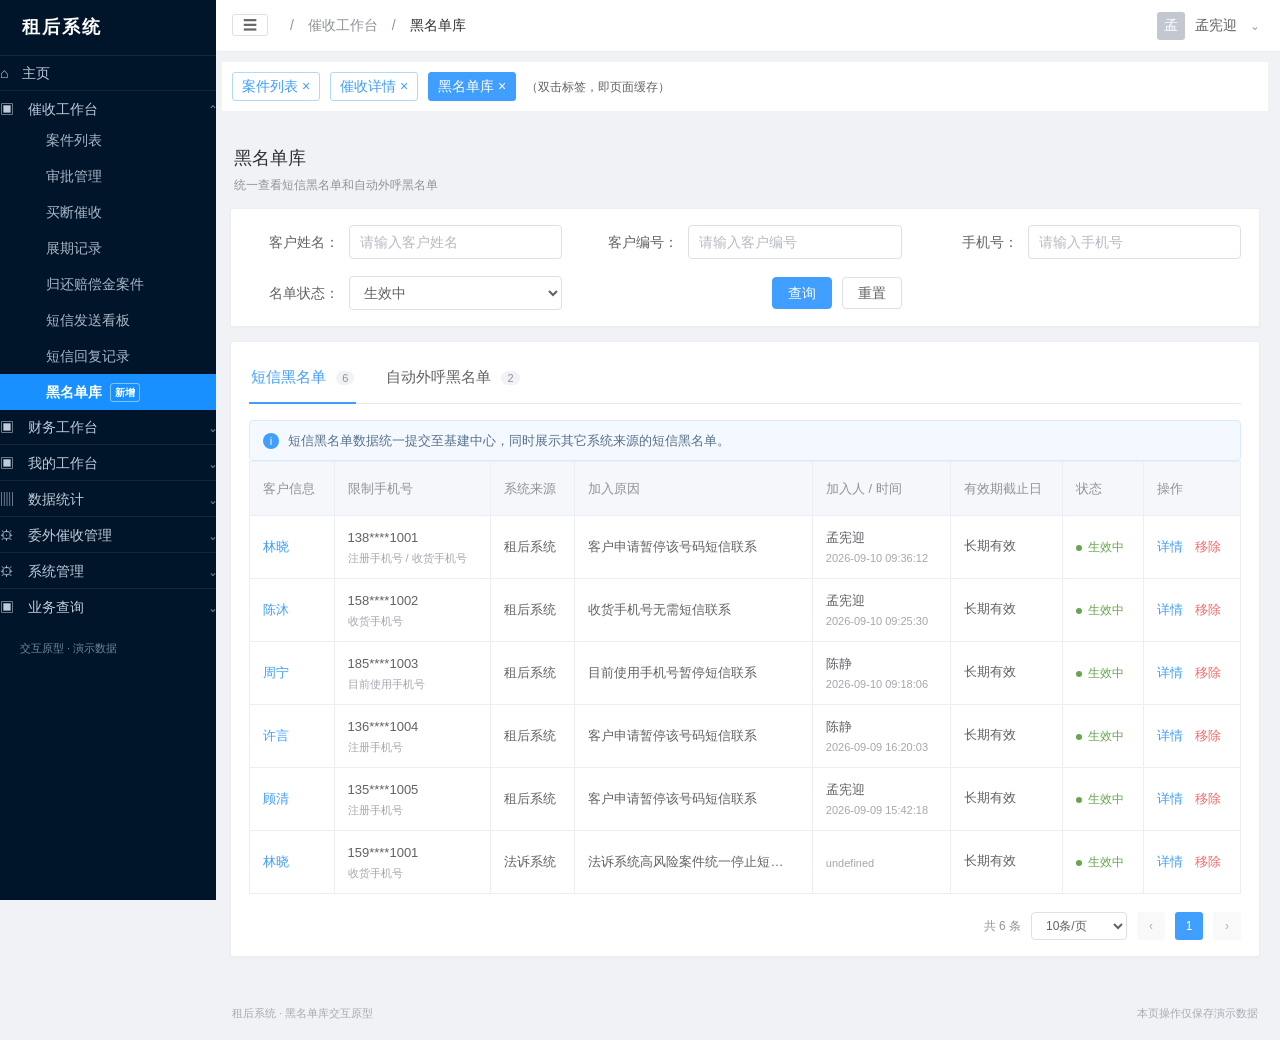
==== prototype/黑名单维护原型/index.html @ 6dbae334 "Migrate cached historical reason example" ====
<!doctype html>
<html lang="zh-CN"><head><meta charset="UTF-8"><meta name="viewport" content="width=device-width, initial-scale=1"><title>租后系统 · 黑名单库</title><link rel="stylesheet" href="styles.css?v=blacklist-v4"></head>
<body><aside class="sidebar"><div class="brand">租后系统</div><div class="navgroup">⌂　主页</div><div class="navgroup">▣　催收工作台 <span>⌃</span></div><nav><button data-page="cases">案件列表</button><div>审批管理</div><div>买断催收</div><div>展期记录</div><div>归还赔偿金案件</div><div>短信发送看板</div><div>短信回复记录</div><button data-page="blacklist" class="active">黑名单库 <i>新增</i></button></nav><div class="navgroup">▣　财务工作台 <span>⌄</span></div><div class="navgroup">▣　我的工作台 <span>⌄</span></div><div class="navgroup">▥　数据统计 <span>⌄</span></div><div class="navgroup">⚙　委外催收管理 <span>⌄</span></div><div class="navgroup">⚙　系统管理 <span>⌄</span></div><div class="navgroup">▣　业务查询 <span>⌄</span></div><div class="demo">交互原型 · 演示数据</div></aside>
<main><header><div><span class="hamburger">☰</span><span class="muted"> /　催收工作台　/　</span><span id="crumb">黑名单库</span></div><div class="user"><span class="avatar">孟</span>孟宪迎　⌄</div></header><div class="workspace-tabs"><button data-page="cases">案件列表 ×</button><button data-page="detail">催收详情 ×</button><button data-page="blacklist" class="active">黑名单库 ×</button><span>（双击标签，即页面缓存）</span></div><div class="content" id="content"></div><footer>租后系统 · 黑名单库交互原型　<span>本页操作仅保存演示数据</span></footer></main>
<div class="overlay" id="overlay" hidden><section class="modal" role="dialog" aria-modal="true" aria-labelledby="modal-title"><div class="modal-head"><h2 id="modal-title"></h2><button class="close" aria-label="关闭弹窗">×</button></div><div id="modal-body"></div><div id="modal-foot"></div></section></div><div id="toast" role="status"></div><script src="app.js?v=blacklist-v9"></script></body></html>
---- prototype/黑名单维护原型/styles.css ----
:root{--blue:#409eff;--nav:#001529;--ink:#303133;--muted:#909399;--line:#ebeef5;--bg:#f0f2f5}*{box-sizing:border-box}body{margin:0;color:var(--ink);background:var(--bg);font:14px/1.5 -apple-system,BlinkMacSystemFont,"PingFang SC","Microsoft YaHei",sans-serif}button,input,select,textarea{font:inherit}button{cursor:pointer}button:disabled{opacity:.5;cursor:not-allowed}button:focus-visible,a:focus-visible{outline:2px solid #1c72d5;outline-offset:3px}.sidebar{position:fixed;inset:0 auto 0 0;width:210px;background:var(--nav);color:#bfcbd9;overflow:auto}.brand{height:64px;padding:13px 30px;font-size:25px;font-weight:650;color:white;letter-spacing:2px}.navgroup{padding:19px 20px}.navgroup span{float:right}nav button,nav div{display:block;width:100%;border:0;padding:13px 0 13px 40px;text-align:left;background:none;color:#a8b6c5;font-size:14px}nav button.active{color:#fff;background:#1890ff;font-weight:600}nav i{font-size:10px;font-style:normal;margin-left:8px;border:1px solid #ffffff75;padding:1px 4px;border-radius:3px}.demo{padding:20px;font-size:11px;color:#71859b}main{margin-left:210px}header{height:52px;background:#fff;display:flex;align-items:center;justify-content:space-between;padding:0 22px;border-bottom:1px solid var(--line)}.hamburger{border:1px solid #dcdfe6;border-radius:3px;padding:2px 10px;margin-right:18px;color:#666}.user{display:flex;align-items:center;gap:10px;color:#606266}.avatar{display:inline-grid;place-items:center;background:#c2c7d0;color:#fff;width:28px;height:28px;border-radius:3px}.workspace-tabs{margin:10px 12px;background:#fff;padding:10px;display:flex;gap:10px;align-items:center}.workspace-tabs button{background:white;color:var(--blue);border:1px solid #b3d8ff;border-radius:3px;padding:3px 9px}.workspace-tabs button.active{background:var(--blue);color:white;border-color:var(--blue)}.workspace-tabs span{font-size:12px;color:#606266}.content{padding:4px 12px 20px}.page-heading{display:flex;justify-content:space-between;align-items:center;margin:8px 2px 16px}.page-heading h1{font-size:20px;font-weight:600;margin:0 0 4px}.page-heading p{margin:0;color:var(--muted);font-size:12px}.muted{color:var(--muted)}.panel{background:#fff;border-radius:4px;padding:20px;margin-bottom:12px}.filters{display:grid;grid-template-columns:repeat(3,minmax(170px,1fr));gap:17px 26px}.filter{display:flex;align-items:center;gap:10px}.filter label{flex:none;width:72px;text-align:right;color:#606266}.filter input,.filter select{min-width:0;flex:1;width:100%}input,select,textarea{height:34px;border:1px solid #dcdfe6;border-radius:4px;padding:0 10px;color:#606266;background:white}input::placeholder,textarea::placeholder{color:#b6bac2}input:focus,select:focus,textarea:focus{outline:none;border-color:var(--blue)}textarea{padding:9px;height:80px;resize:vertical;width:100%}.btn{border:1px solid #dcdfe6;color:#606266;background:#fff;padding:7px 15px;border-radius:4px;line-height:1.2}.btn:hover{color:var(--blue);border-color:#a0cfff;background:#ecf5ff}.btn.primary{background:var(--blue);color:#fff;border-color:var(--blue)}.btn.danger{background:#f56c6c;color:white;border-color:#f56c6c}.filter-actions{display:flex;justify-content:flex-end;gap:10px;align-items:center}.tabs{display:flex;gap:28px;border-bottom:1px solid #e4e7ed;margin:-4px 0 16px}.tabs button{position:relative;border:0;background:none;padding:12px 2px 14px;color:#606266;font-size:15px}.tabs button.active{color:var(--blue);font-weight:500}.tabs button.active:after{content:"";position:absolute;height:2px;background:var(--blue);bottom:-1px;left:0;right:0}.count{font-size:11px;background:#f0f2f5;padding:1px 6px;border-radius:9px;margin-left:6px;color:#909399}.notice{border:1px solid #d9ecff;background:#f4f9ff;color:#56708c;padding:10px 13px;border-radius:4px;font-size:13px;display:flex;align-items:flex-start;gap:9px}.notice .info-icon{border-radius:50%;background:#409eff;color:#fff;display:inline-grid;place-items:center;width:16px;height:16px;flex:none;font-size:11px;margin-top:2px}.toolbar{display:flex;justify-content:space-between;align-items:center;margin:17px 0 13px}.toolbar-right{display:flex;gap:10px;align-items:center}.table-wrap{overflow:auto}table{width:100%;border-collapse:collapse;white-space:nowrap;font-size:13px}th{background:#f5f7fa;color:#909399;font-weight:500;text-align:left}th,td{border:1px solid var(--line);padding:12px 13px;height:54px}td{color:#606266}tbody tr:hover{background:#fafcff}td small{display:block;color:#a3a7ae;font-size:11px;margin-top:2px}.link{border:0;background:transparent;color:var(--blue);padding:0;font:inherit}.link+.link{margin-left:12px}.link.red{color:#f56c6c}.tag{display:inline-block;border:1px solid #d9ecff;color:#409eff;background:#ecf5ff;padding:1px 7px;border-radius:3px;font-size:12px}.tag.purple{color:#8064b1;background:#f5f1fa;border-color:#e8def3}.tag.gray{color:#909399;background:#f4f4f5;border-color:#e9e9eb}.status{font-size:12px;color:#67a64f}.status:before{content:"";display:inline-block;width:6px;height:6px;background:currentColor;border-radius:50%;margin-right:6px}.status.off{color:#a1a6ae}.pagination{display:flex;align-items:center;justify-content:flex-end;gap:10px;margin-top:18px;color:#909399;font-size:12px}.pagination button{border:0;background:#f4f4f5;border-radius:3px;color:#606266;min-width:28px;height:28px}.pagination button.active{background:var(--blue);color:white}.pagination select{height:28px;font-size:12px;width:96px}.empty{height:210px;text-align:center;color:#a4a9b1}.empty-icon{font-size:35px;color:#c9d4e2;margin-bottom:10px}footer{padding:0 22px 18px;font-size:11px;color:#a6acb5}footer span{float:right}.overlay{position:fixed;inset:0;background:#0006;z-index:20;display:flex;justify-content:center;align-items:center;padding:25px}.overlay[hidden]{display:none}.modal{background:#fff;width:680px;border-radius:5px;box-shadow:0 15px 50px #0003;max-height:94vh;overflow:auto}.modal-head{display:flex;align-items:center;justify-content:space-between;padding:18px 24px;border-bottom:1px solid var(--line)}h2{font-size:18px;font-weight:500;margin:0}.close{font-size:25px;border:0;background:none;color:#909399}.modal-body,#modal-body{padding:22px 25px}.modal-foot,#modal-foot{display:flex;justify-content:flex-end;gap:10px;padding:15px 24px;border-top:1px solid var(--line)}.formrow{display:grid;grid-template-columns:95px 1fr;gap:16px;margin-bottom:22px;align-items:start}.formlabel{text-align:right;padding-top:7px;color:#606266}.req{color:#f56c6c;margin-right:4px}.formrow select{width:100%}.radio-line{display:flex;gap:24px;padding-top:6px;align-items:center}.radio-line label,.phone-option{display:flex;align-items:center;gap:8px;cursor:pointer}input[type=radio],input[type=checkbox]{width:15px;height:15px;accent-color:var(--blue);margin:0;padding:0}.helper{font-size:12px;color:#909399;margin-top:7px;line-height:1.8}.customer-card{background:#f6f8fb;border-radius:4px;padding:10px 13px;margin-top:9px;color:#606266;font-size:12px}.customer-card b{font-size:14px;margin-right:10px}.phone-options{border:1px solid #dcdfe6;border-radius:4px;overflow:hidden}.phone-option{padding:10px 12px;border-bottom:1px solid var(--line)}.phone-option:last-child{border:0}.phone-option span:last-child{margin-left:auto;color:#909399;font-size:11px}.scope-box{padding:12px 14px;background:#f3f8ff;border:1px solid #d9ecff;border-radius:4px;color:#536f8d;font-size:13px;line-height:1.8}.scope-box strong{display:block;font-size:13px;font-weight:500;color:#337ecc;margin-bottom:3px}.warning{background:#fdf6ec;border:1px solid #faecd8;color:#b88230;padding:10px 12px;font-size:12px;border-radius:4px;margin-top:12px}.error{color:#e65353;font-size:12px;margin:10px 0 0}.detail-grid{display:grid;grid-template-columns:100px 1fr;gap:14px;margin-bottom:20px}.detail-grid dt{color:#909399}.detail-grid dd{margin:0}.section-title{font-size:16px;font-weight:500;margin:22px 0 13px}.timeline{border-left:1px solid #d9e4f0;padding-left:20px;margin-left:6px}.timeline article{position:relative;padding:0 0 20px;font-size:13px}.timeline article:before{content:"";position:absolute;left:-25px;top:5px;width:8px;height:8px;border:2px solid white;background:var(--blue);border-radius:50%}.timeline small{display:block;color:#909399;margin:3px 0}.timeline p{margin:5px 0;color:#606266}#toast{position:fixed;z-index:50;top:24px;left:50%;transform:translateX(-50%);background:#f0f9eb;color:#529b2e;border:1px solid #e1f3d8;border-radius:5px;padding:12px 22px;box-shadow:0 4px 18px #0001;display:none}.case-tabs{border-bottom:1px solid var(--line);display:flex;gap:35px;margin:-5px 0 24px;padding-bottom:16px;color:#909399;font-size:17px}.case-tabs b{color:var(--blue);font-weight:500}.customer-summary{display:flex;justify-content:space-between;padding:6px 0 24px}.customer-summary h2{font-size:20px}.customer-summary p{color:#909399;font-size:13px}.phone-row{display:flex;align-items:center;gap:16px;padding:10px 0}.phone-row span:first-child{width:115px;color:#606266}.phone-row .link{font-size:12px}.metric-grid{display:grid;grid-template-columns:repeat(4,1fr);margin:15px 0 24px}.metric{text-align:center;border:1px solid var(--line);padding:15px;color:#909399}.metric b{display:block;font-size:26px;font-weight:400;color:#303133;margin-top:8px}.card-header{display:flex;align-items:center;justify-content:space-between}.log-label{border-left:3px solid var(--blue);padding-left:10px}.section-divider{border-top:1px solid var(--line);margin-top:24px;padding-top:20px}@media(min-width:1600px){.filters{grid-template-columns:repeat(4,minmax(180px,1fr))}.filter-actions{grid-column:span 3}}@media(max-width:1150px){.sidebar{width:184px}.brand{padding-left:24px;font-size:23px}main{margin-left:184px}.filters{grid-template-columns:repeat(2,minmax(180px,1fr))}.panel{padding:16px}.customer-summary{gap:15px}.workspace-tabs span{display:none}}@media(max-width:760px){.sidebar{width:145px}.brand{font-size:20px;padding:18px}.navgroup{padding:17px 12px}nav button,nav div{padding-left:22px;font-size:12px}main{margin-left:145px;min-width:575px}.overlay{padding:12px}.modal{width:620px}.formrow{grid-template-columns:80px 1fr;gap:12px}}
/* Keep actions and title visible when the number selector expands. */
.filter label{width:90px;white-space:nowrap}.modal{display:flex;flex-direction:column;overflow:hidden}.modal-head,#modal-foot{flex:none}#modal-body{overflow-y:auto;min-height:0}.formrow{margin-bottom:17px}.modal-head{padding:15px 24px}

.blacklist-config{border:1px solid #dcdfe6;border-radius:5px;padding:14px 16px 0;margin-bottom:16px}.blacklist-config[hidden]{display:none}.blacklist-config h3{font-size:14px;font-weight:600;margin:0 0 12px;color:#303133}

/* 客户编号仅用于系统内部识别，弹窗中不展示。 */
#modal-body .detail-grid .muted{display:none}
#modal-body .warning{display:none}
/* 与短信发送看板统一的视觉规范 */
:root{--nav:#001529;--blue:#409eff;--ink:#303133;--muted:#909399;--line:#ebeef5;--bg:#f0f2f5}
body{min-width:1120px;font-family:-apple-system,BlinkMacSystemFont,"Segoe UI","PingFang SC","Microsoft YaHei",sans-serif}
.sidebar{width:216px}.brand{height:56px;padding:0 22px;font-size:18px;display:flex;align-items:center;border-bottom:1px solid #ffffff17}.navgroup{padding:7px 0 2px}.navgroup+.navgroup{border-top:1px solid #ffffff12;margin-top:4px;padding-top:8px}nav button,nav div{height:36px;padding:0 20px 0 46px;display:flex;align-items:center}nav .navgroup>span{padding:0 20px}.content{padding:16px 20px 34px}.page-heading{margin-bottom:14px}.page-heading h1{font-size:18px;font-weight:500}.panel{margin-bottom:14px;padding:16px 18px;border:1px solid var(--line);border-radius:2px}.topbar{height:50px}

/* 统一弹框布局，避免有效期字段加入后内容被拉伸或按钮区漂移。 */
body{min-width:0;overflow-x:hidden}
main{min-width:0}
.content{max-width:1680px;margin:0 auto}
.panel{box-shadow:0 1px 2px rgba(16,24,40,.03)}
.modal{width:min(760px,calc(100vw - 40px));max-height:88vh;border:1px solid #e4e7ed;border-radius:8px}
.modal-head{padding:18px 28px;background:#fff}
.modal-head h2{font-size:20px;font-weight:600;color:#303133}
#modal-body{padding:22px 28px 26px;overflow-y:auto}
#modal-foot{padding:14px 28px;background:#fff;box-shadow:0 -4px 12px rgba(16,24,40,.04)}
.detail-grid{grid-template-columns:106px minmax(0,1fr);gap:12px 18px;margin:0 0 20px}
.formrow{grid-template-columns:106px minmax(0,1fr);gap:18px;margin-bottom:18px}
.formlabel{font-size:13px;white-space:nowrap}
.blacklist-config{padding:16px 18px 2px;margin:0 0 18px;border-color:#e4e7ed;background:#fcfdff}
.blacklist-config h3{font-size:15px;margin-bottom:14px}
.radio-line{gap:28px;min-height:34px}
.scope-box{border-radius:6px;padding:12px 15px}
.phone-options{background:#fff}
.phone-option{min-height:42px}
.helper{line-height:1.65}
.page-heading{padding:0 2px}
table{min-width:920px}
@media (max-width:900px){
  .sidebar{width:184px}.brand{padding-left:24px;font-size:21px}main{margin-left:184px}
  .filters{grid-template-columns:repeat(2,minmax(0,1fr))}
}
@media (max-width:640px){
  .sidebar{display:none}main{margin-left:0}
  .workspace-tabs{margin:8px;padding:8px;overflow:auto;white-space:nowrap}
  .content{padding:12px 10px 24px}
  .filters{grid-template-columns:1fr}
  .modal{width:calc(100vw - 24px);max-height:92vh}
  .modal-head{padding:15px 18px}
  #modal-body{padding:18px}
  #modal-foot{padding:12px 18px}
  .formrow,.detail-grid{grid-template-columns:1fr;gap:7px}
  .formlabel{text-align:left;padding-top:0}
  .radio-line{flex-wrap:wrap;gap:14px}
}

/* 有效期选项增加间距，便于区分指定日期与长期有效。 */
.expiry-options{gap:56px}
.blacklist-detail-note{margin-top:10px;padding:10px 12px;background:#f4f9ff;border:1px solid #d9ecff;color:#56708c;border-radius:4px;font-size:12px}
.collapsible-section{padding-bottom:0}
.collapsible-trigger{display:flex;align-items:center;justify-content:space-between;width:100%;border:0;background:transparent;color:var(--ink);padding:0;text-align:left;font:inherit;font-size:18px;font-weight:500}
.collapsible-trigger:hover{color:var(--blue)}
.collapsible-trigger:focus-visible{border-radius:3px}
.collapsible-arrow{color:var(--muted);font-size:20px;line-height:1;transition:transform .18s ease,color .18s ease}
.collapsible-trigger:hover .collapsible-arrow{color:var(--blue)}
.collapsible-content[hidden]{display:none}
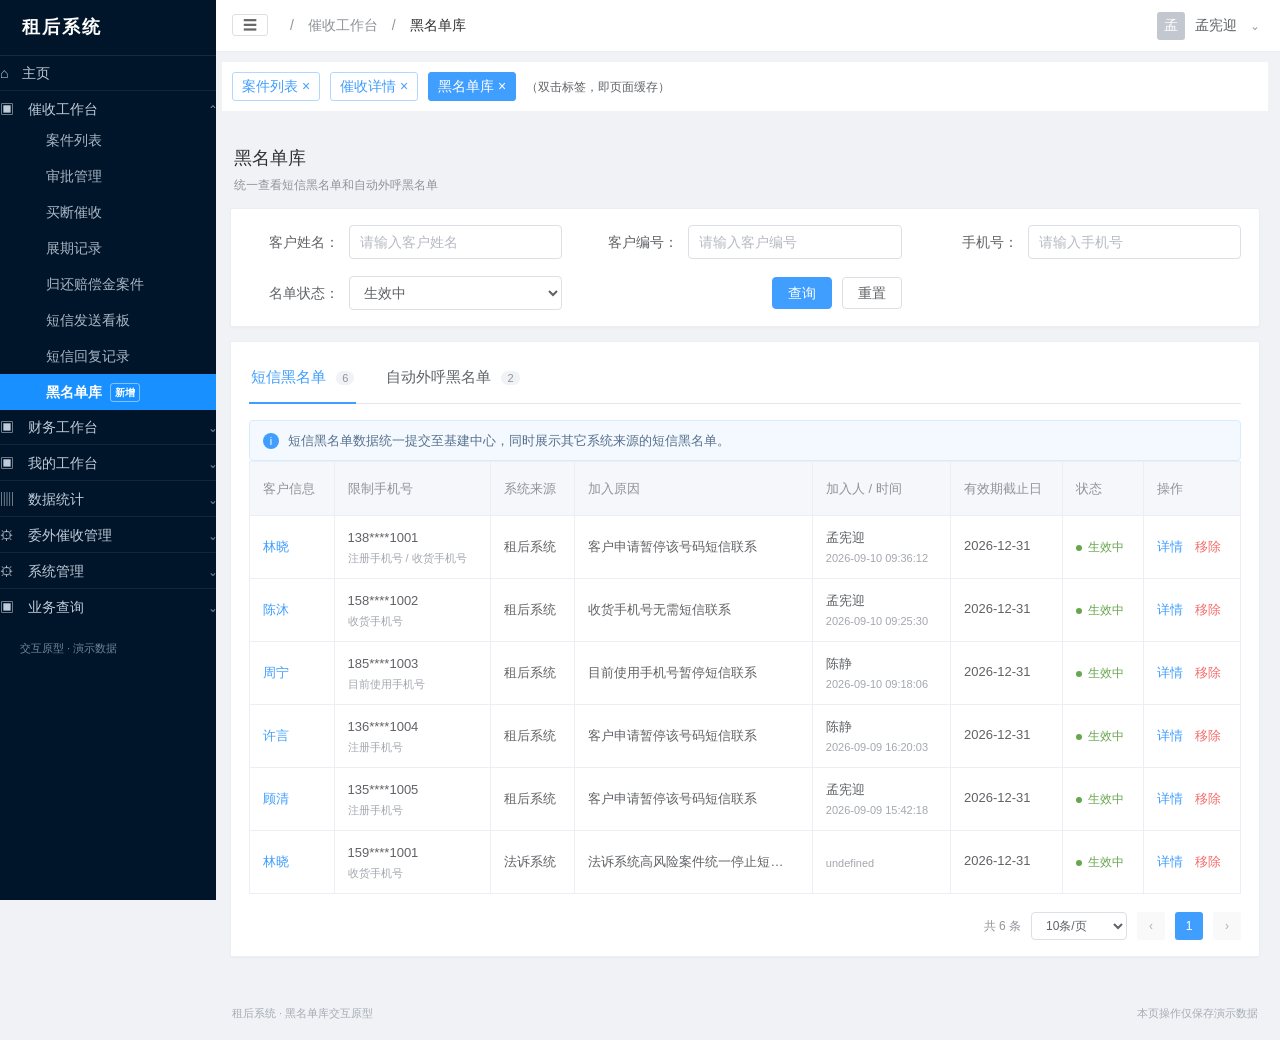
==== commit cfeebbcc: "Replace indefinite blacklist expiry with presets" ====
--- a/prototype/黑名单维护原型/index.html
+++ b/prototype/黑名单维护原型/index.html
@@ -2,4 +2,4 @@
 <html lang="zh-CN"><head><meta charset="UTF-8"><meta name="viewport" content="width=device-width, initial-scale=1"><title>租后系统 · 黑名单库</title><link rel="stylesheet" href="styles.css?v=blacklist-v4"></head>
 <body><aside class="sidebar"><div class="brand">租后系统</div><div class="navgroup">⌂　主页</div><div class="navgroup">▣　催收工作台 <span>⌃</span></div><nav><button data-page="cases">案件列表</button><div>审批管理</div><div>买断催收</div><div>展期记录</div><div>归还赔偿金案件</div><div>短信发送看板</div><div>短信回复记录</div><button data-page="blacklist" class="active">黑名单库 <i>新增</i></button></nav><div class="navgroup">▣　财务工作台 <span>⌄</span></div><div class="navgroup">▣　我的工作台 <span>⌄</span></div><div class="navgroup">▥　数据统计 <span>⌄</span></div><div class="navgroup">⚙　委外催收管理 <span>⌄</span></div><div class="navgroup">⚙　系统管理 <span>⌄</span></div><div class="navgroup">▣　业务查询 <span>⌄</span></div><div class="demo">交互原型 · 演示数据</div></aside>
 <main><header><div><span class="hamburger">☰</span><span class="muted"> /　催收工作台　/　</span><span id="crumb">黑名单库</span></div><div class="user"><span class="avatar">孟</span>孟宪迎　⌄</div></header><div class="workspace-tabs"><button data-page="cases">案件列表 ×</button><button data-page="detail">催收详情 ×</button><button data-page="blacklist" class="active">黑名单库 ×</button><span>（双击标签，即页面缓存）</span></div><div class="content" id="content"></div><footer>租后系统 · 黑名单库交互原型　<span>本页操作仅保存演示数据</span></footer></main>
-<div class="overlay" id="overlay" hidden><section class="modal" role="dialog" aria-modal="true" aria-labelledby="modal-title"><div class="modal-head"><h2 id="modal-title"></h2><button class="close" aria-label="关闭弹窗">×</button></div><div id="modal-body"></div><div id="modal-foot"></div></section></div><div id="toast" role="status"></div><script src="app.js?v=blacklist-v9"></script></body></html>
+<div class="overlay" id="overlay" hidden><section class="modal" role="dialog" aria-modal="true" aria-labelledby="modal-title"><div class="modal-head"><h2 id="modal-title"></h2><button class="close" aria-label="关闭弹窗">×</button></div><div id="modal-body"></div><div id="modal-foot"></div></section></div><div id="toast" role="status"></div><script src="app.js?v=blacklist-v10"></script></body></html>
--- a/prototype/黑名单维护原型/styles.css
+++ b/prototype/黑名单维护原型/styles.css
@@ -52,8 +52,12 @@
   .radio-line{flex-wrap:wrap;gap:14px}
 }
 
-/* 有效期选项增加间距，便于区分指定日期与长期有效。 */
-.expiry-options{gap:56px}
+/* 有效期快捷选项与自定义日期。 */
+.expiry-presets{display:flex;flex-wrap:wrap;gap:10px 22px;align-items:center}
+.expiry-presets label{display:flex;align-items:center;gap:7px;cursor:pointer;white-space:nowrap}
+.expiry-date-row{display:flex;align-items:center;gap:12px;margin-top:12px}
+.expiry-date-row input{width:180px}
+.expiry-date-row .helper{margin-top:0}
 .blacklist-detail-note{margin-top:10px;padding:10px 12px;background:#f4f9ff;border:1px solid #d9ecff;color:#56708c;border-radius:4px;font-size:12px}
 .collapsible-section{padding-bottom:0}
 .collapsible-trigger{display:flex;align-items:center;justify-content:space-between;width:100%;border:0;background:transparent;color:var(--ink);padding:0;text-align:left;font:inherit;font-size:18px;font-weight:500}
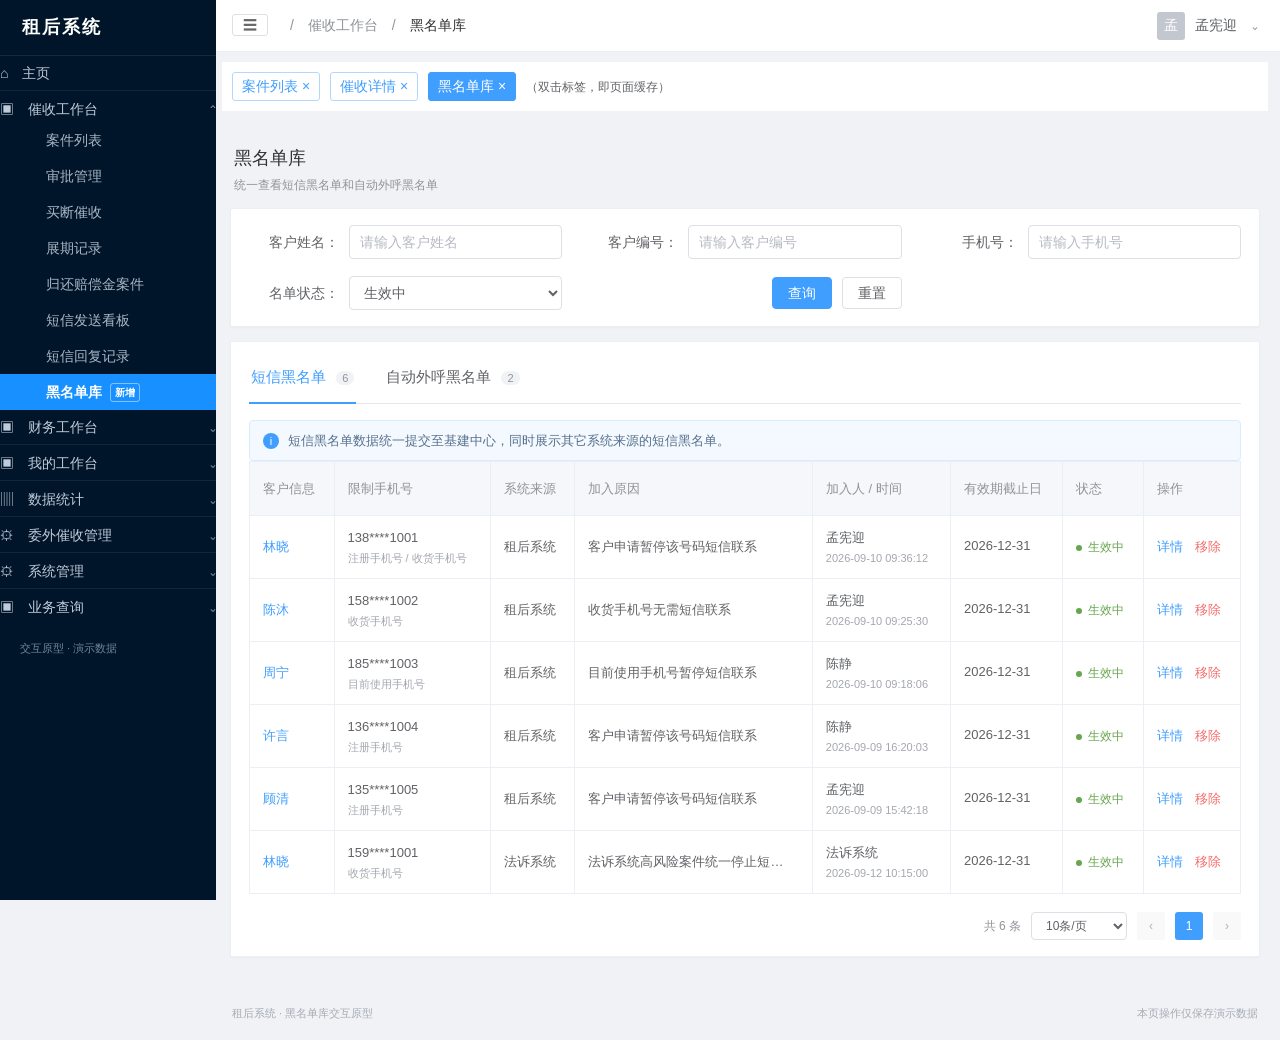
==== commit 860b77b4: "Fill external blacklist operator metadata" ====
--- a/prototype/黑名单维护原型/index.html
+++ b/prototype/黑名单维护原型/index.html
@@ -2,4 +2,4 @@
 <html lang="zh-CN"><head><meta charset="UTF-8"><meta name="viewport" content="width=device-width, initial-scale=1"><title>租后系统 · 黑名单库</title><link rel="stylesheet" href="styles.css?v=blacklist-v4"></head>
 <body><aside class="sidebar"><div class="brand">租后系统</div><div class="navgroup">⌂　主页</div><div class="navgroup">▣　催收工作台 <span>⌃</span></div><nav><button data-page="cases">案件列表</button><div>审批管理</div><div>买断催收</div><div>展期记录</div><div>归还赔偿金案件</div><div>短信发送看板</div><div>短信回复记录</div><button data-page="blacklist" class="active">黑名单库 <i>新增</i></button></nav><div class="navgroup">▣　财务工作台 <span>⌄</span></div><div class="navgroup">▣　我的工作台 <span>⌄</span></div><div class="navgroup">▥　数据统计 <span>⌄</span></div><div class="navgroup">⚙　委外催收管理 <span>⌄</span></div><div class="navgroup">⚙　系统管理 <span>⌄</span></div><div class="navgroup">▣　业务查询 <span>⌄</span></div><div class="demo">交互原型 · 演示数据</div></aside>
 <main><header><div><span class="hamburger">☰</span><span class="muted"> /　催收工作台　/　</span><span id="crumb">黑名单库</span></div><div class="user"><span class="avatar">孟</span>孟宪迎　⌄</div></header><div class="workspace-tabs"><button data-page="cases">案件列表 ×</button><button data-page="detail">催收详情 ×</button><button data-page="blacklist" class="active">黑名单库 ×</button><span>（双击标签，即页面缓存）</span></div><div class="content" id="content"></div><footer>租后系统 · 黑名单库交互原型　<span>本页操作仅保存演示数据</span></footer></main>
-<div class="overlay" id="overlay" hidden><section class="modal" role="dialog" aria-modal="true" aria-labelledby="modal-title"><div class="modal-head"><h2 id="modal-title"></h2><button class="close" aria-label="关闭弹窗">×</button></div><div id="modal-body"></div><div id="modal-foot"></div></section></div><div id="toast" role="status"></div><script src="app.js?v=blacklist-v10"></script></body></html>
+<div class="overlay" id="overlay" hidden><section class="modal" role="dialog" aria-modal="true" aria-labelledby="modal-title"><div class="modal-head"><h2 id="modal-title"></h2><button class="close" aria-label="关闭弹窗">×</button></div><div id="modal-body"></div><div id="modal-foot"></div></section></div><div id="toast" role="status"></div><script src="app.js?v=blacklist-v11"></script></body></html>
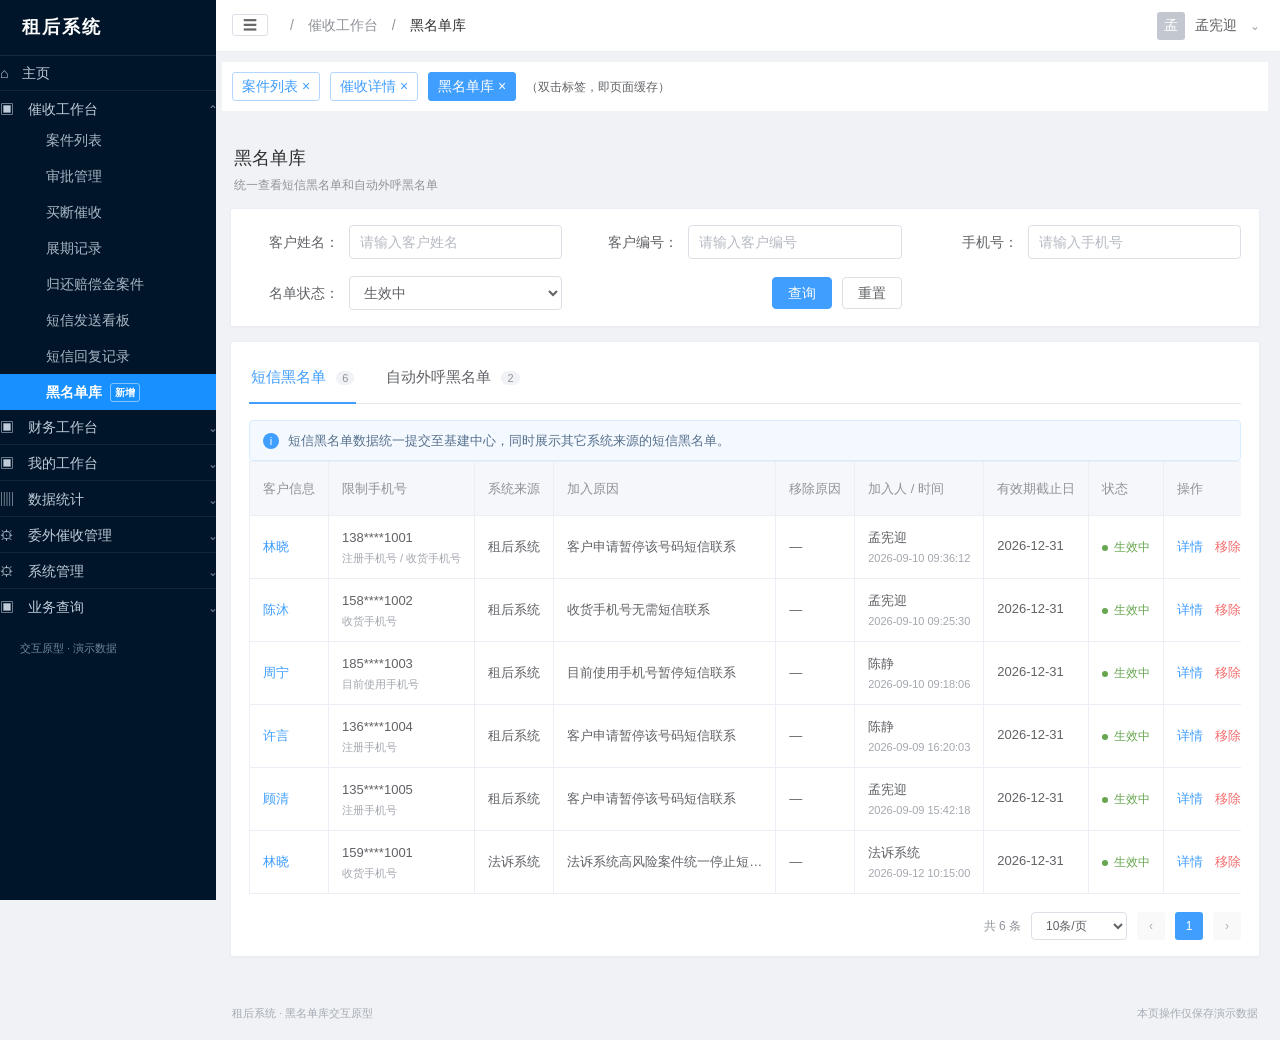
==== commit f70d949d: "Add optional blacklist removal reason" ====
--- a/prototype/黑名单维护原型/index.html
+++ b/prototype/黑名单维护原型/index.html
@@ -2,4 +2,4 @@
 <html lang="zh-CN"><head><meta charset="UTF-8"><meta name="viewport" content="width=device-width, initial-scale=1"><title>租后系统 · 黑名单库</title><link rel="stylesheet" href="styles.css?v=blacklist-v4"></head>
 <body><aside class="sidebar"><div class="brand">租后系统</div><div class="navgroup">⌂　主页</div><div class="navgroup">▣　催收工作台 <span>⌃</span></div><nav><button data-page="cases">案件列表</button><div>审批管理</div><div>买断催收</div><div>展期记录</div><div>归还赔偿金案件</div><div>短信发送看板</div><div>短信回复记录</div><button data-page="blacklist" class="active">黑名单库 <i>新增</i></button></nav><div class="navgroup">▣　财务工作台 <span>⌄</span></div><div class="navgroup">▣　我的工作台 <span>⌄</span></div><div class="navgroup">▥　数据统计 <span>⌄</span></div><div class="navgroup">⚙　委外催收管理 <span>⌄</span></div><div class="navgroup">⚙　系统管理 <span>⌄</span></div><div class="navgroup">▣　业务查询 <span>⌄</span></div><div class="demo">交互原型 · 演示数据</div></aside>
 <main><header><div><span class="hamburger">☰</span><span class="muted"> /　催收工作台　/　</span><span id="crumb">黑名单库</span></div><div class="user"><span class="avatar">孟</span>孟宪迎　⌄</div></header><div class="workspace-tabs"><button data-page="cases">案件列表 ×</button><button data-page="detail">催收详情 ×</button><button data-page="blacklist" class="active">黑名单库 ×</button><span>（双击标签，即页面缓存）</span></div><div class="content" id="content"></div><footer>租后系统 · 黑名单库交互原型　<span>本页操作仅保存演示数据</span></footer></main>
-<div class="overlay" id="overlay" hidden><section class="modal" role="dialog" aria-modal="true" aria-labelledby="modal-title"><div class="modal-head"><h2 id="modal-title"></h2><button class="close" aria-label="关闭弹窗">×</button></div><div id="modal-body"></div><div id="modal-foot"></div></section></div><div id="toast" role="status"></div><script src="app.js?v=blacklist-v11"></script></body></html>
+<div class="overlay" id="overlay" hidden><section class="modal" role="dialog" aria-modal="true" aria-labelledby="modal-title"><div class="modal-head"><h2 id="modal-title"></h2><button class="close" aria-label="关闭弹窗">×</button></div><div id="modal-body"></div><div id="modal-foot"></div></section></div><div id="toast" role="status"></div><script src="app.js?v=blacklist-v15"></script></body></html>
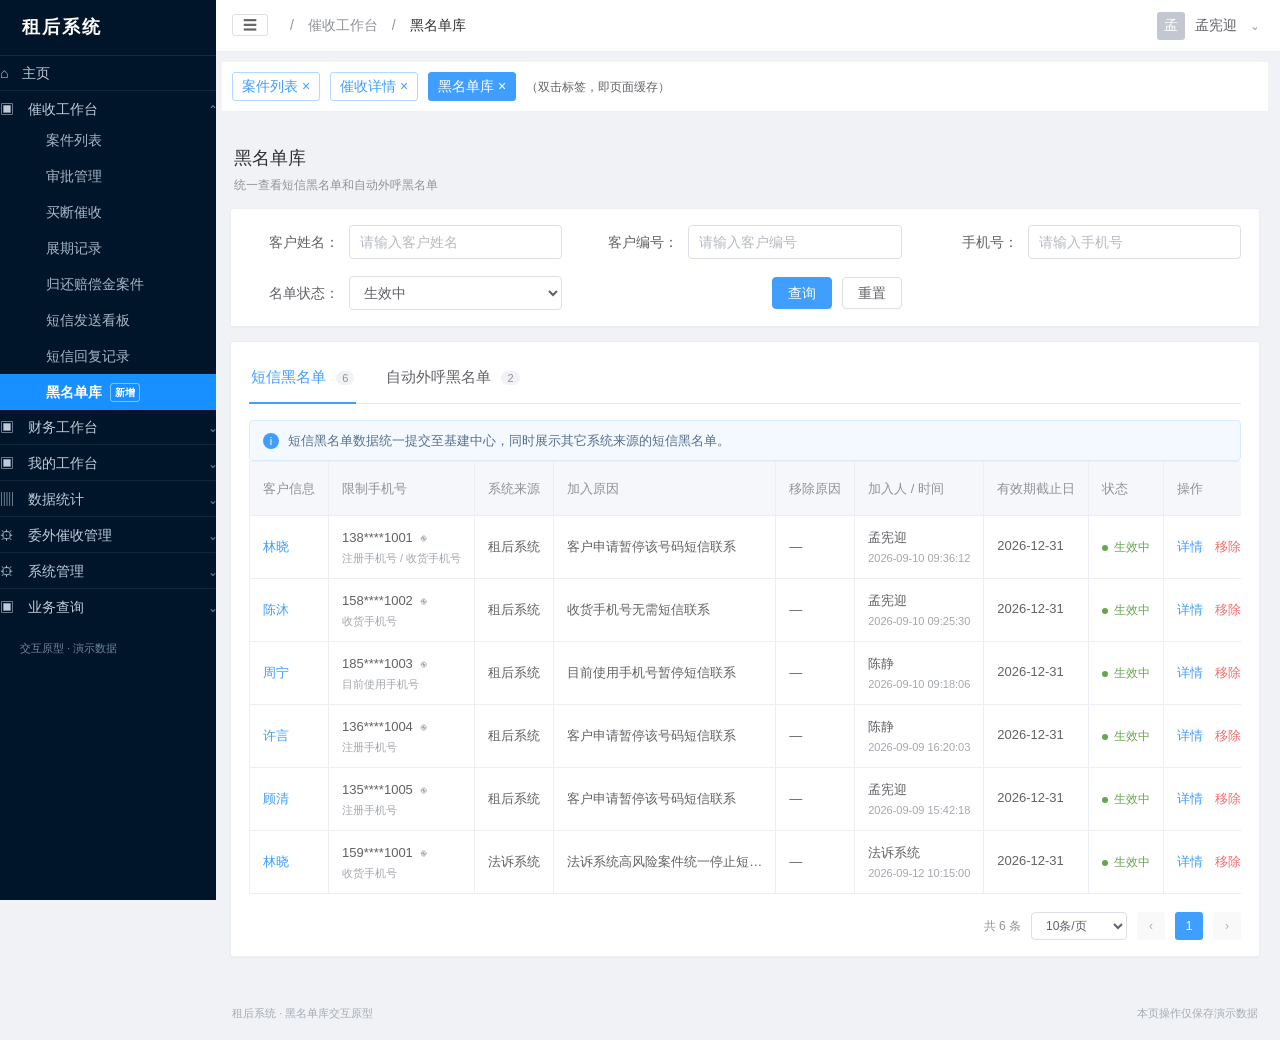
==== commit f08bf5c6: "Add phone reveal controls to blacklist views" ====
--- a/prototype/黑名单维护原型/index.html
+++ b/prototype/黑名单维护原型/index.html
@@ -2,4 +2,4 @@
 <html lang="zh-CN"><head><meta charset="UTF-8"><meta name="viewport" content="width=device-width, initial-scale=1"><title>租后系统 · 黑名单库</title><link rel="stylesheet" href="styles.css?v=blacklist-v4"></head>
 <body><aside class="sidebar"><div class="brand">租后系统</div><div class="navgroup">⌂　主页</div><div class="navgroup">▣　催收工作台 <span>⌃</span></div><nav><button data-page="cases">案件列表</button><div>审批管理</div><div>买断催收</div><div>展期记录</div><div>归还赔偿金案件</div><div>短信发送看板</div><div>短信回复记录</div><button data-page="blacklist" class="active">黑名单库 <i>新增</i></button></nav><div class="navgroup">▣　财务工作台 <span>⌄</span></div><div class="navgroup">▣　我的工作台 <span>⌄</span></div><div class="navgroup">▥　数据统计 <span>⌄</span></div><div class="navgroup">⚙　委外催收管理 <span>⌄</span></div><div class="navgroup">⚙　系统管理 <span>⌄</span></div><div class="navgroup">▣　业务查询 <span>⌄</span></div><div class="demo">交互原型 · 演示数据</div></aside>
 <main><header><div><span class="hamburger">☰</span><span class="muted"> /　催收工作台　/　</span><span id="crumb">黑名单库</span></div><div class="user"><span class="avatar">孟</span>孟宪迎　⌄</div></header><div class="workspace-tabs"><button data-page="cases">案件列表 ×</button><button data-page="detail">催收详情 ×</button><button data-page="blacklist" class="active">黑名单库 ×</button><span>（双击标签，即页面缓存）</span></div><div class="content" id="content"></div><footer>租后系统 · 黑名单库交互原型　<span>本页操作仅保存演示数据</span></footer></main>
-<div class="overlay" id="overlay" hidden><section class="modal" role="dialog" aria-modal="true" aria-labelledby="modal-title"><div class="modal-head"><h2 id="modal-title"></h2><button class="close" aria-label="关闭弹窗">×</button></div><div id="modal-body"></div><div id="modal-foot"></div></section></div><div id="toast" role="status"></div><script src="app.js?v=blacklist-v15"></script></body></html>
+<div class="overlay" id="overlay" hidden><section class="modal" role="dialog" aria-modal="true" aria-labelledby="modal-title"><div class="modal-head"><h2 id="modal-title"></h2><button class="close" aria-label="关闭弹窗">×</button></div><div id="modal-body"></div><div id="modal-foot"></div></section></div><div id="toast" role="status"></div><script src="app.js?v=blacklist-v16"></script></body></html>
--- a/prototype/黑名单维护原型/styles.css
+++ b/prototype/黑名单维护原型/styles.css
@@ -66,3 +66,7 @@
 .collapsible-arrow{color:var(--muted);font-size:20px;line-height:1;transition:transform .18s ease,color .18s ease}
 .collapsible-trigger:hover .collapsible-arrow{color:var(--blue)}
 .collapsible-content[hidden]{display:none}
+.phone-reveal{border:0;background:transparent;color:#909399;padding:0 0 0 7px;font-size:13px;line-height:1;cursor:pointer;vertical-align:middle}
+.phone-reveal:hover{color:var(--blue)}
+.phone-reveal:focus-visible{outline:2px solid #1c72d5;outline-offset:2px;border-radius:3px}
+.phone-value{display:inline-block}
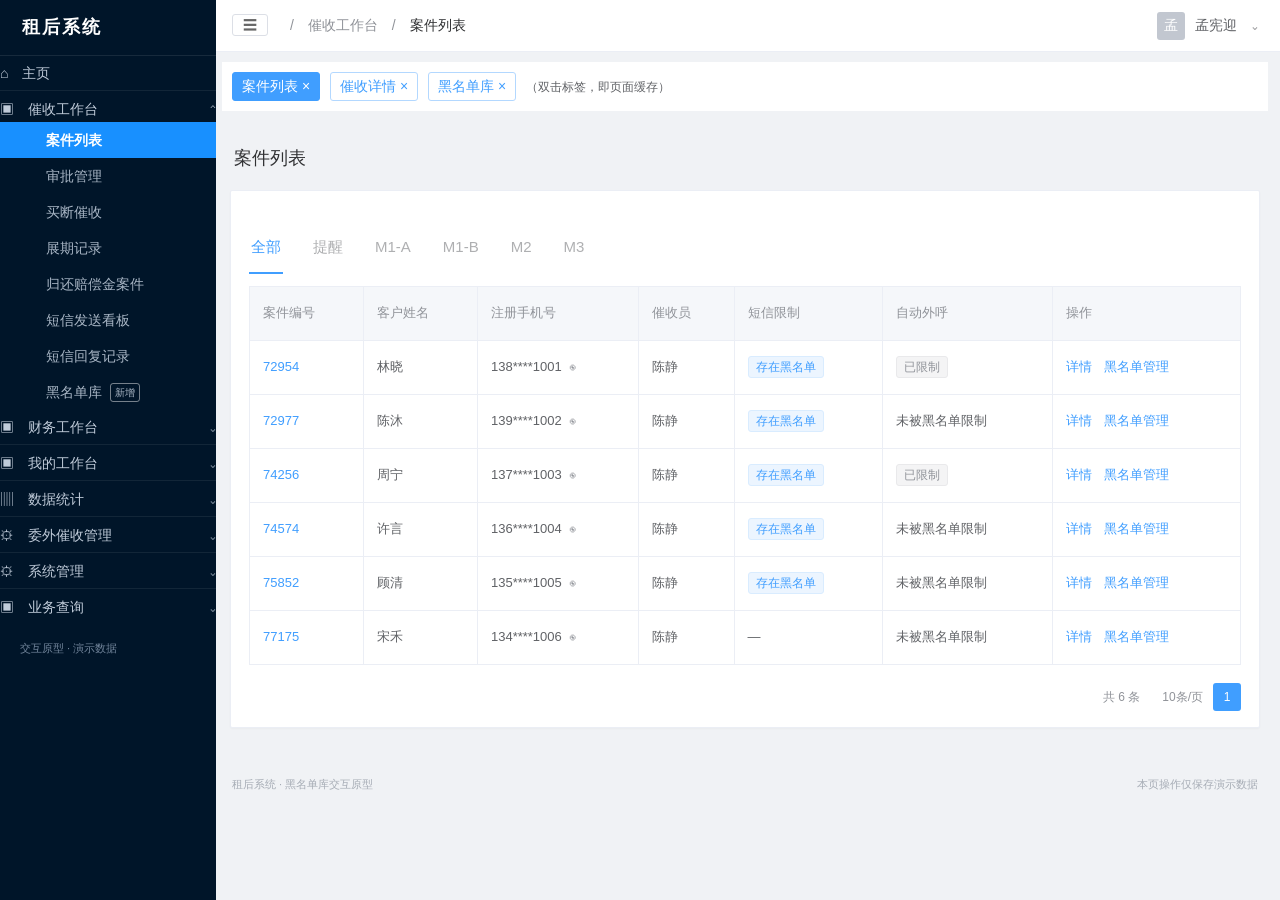
==== commit 936ac08b: "Refresh default case list prototype script" ====
--- a/prototype/黑名单维护原型/index.html
+++ b/prototype/黑名单维护原型/index.html
@@ -2,4 +2,4 @@
 <html lang="zh-CN"><head><meta charset="UTF-8"><meta name="viewport" content="width=device-width, initial-scale=1"><title>租后系统 · 黑名单库</title><link rel="stylesheet" href="styles.css?v=blacklist-v4"></head>
 <body><aside class="sidebar"><div class="brand">租后系统</div><div class="navgroup">⌂　主页</div><div class="navgroup">▣　催收工作台 <span>⌃</span></div><nav><button data-page="cases">案件列表</button><div>审批管理</div><div>买断催收</div><div>展期记录</div><div>归还赔偿金案件</div><div>短信发送看板</div><div>短信回复记录</div><button data-page="blacklist" class="active">黑名单库 <i>新增</i></button></nav><div class="navgroup">▣　财务工作台 <span>⌄</span></div><div class="navgroup">▣　我的工作台 <span>⌄</span></div><div class="navgroup">▥　数据统计 <span>⌄</span></div><div class="navgroup">⚙　委外催收管理 <span>⌄</span></div><div class="navgroup">⚙　系统管理 <span>⌄</span></div><div class="navgroup">▣　业务查询 <span>⌄</span></div><div class="demo">交互原型 · 演示数据</div></aside>
 <main><header><div><span class="hamburger">☰</span><span class="muted"> /　催收工作台　/　</span><span id="crumb">黑名单库</span></div><div class="user"><span class="avatar">孟</span>孟宪迎　⌄</div></header><div class="workspace-tabs"><button data-page="cases">案件列表 ×</button><button data-page="detail">催收详情 ×</button><button data-page="blacklist" class="active">黑名单库 ×</button><span>（双击标签，即页面缓存）</span></div><div class="content" id="content"></div><footer>租后系统 · 黑名单库交互原型　<span>本页操作仅保存演示数据</span></footer></main>
-<div class="overlay" id="overlay" hidden><section class="modal" role="dialog" aria-modal="true" aria-labelledby="modal-title"><div class="modal-head"><h2 id="modal-title"></h2><button class="close" aria-label="关闭弹窗">×</button></div><div id="modal-body"></div><div id="modal-foot"></div></section></div><div id="toast" role="status"></div><script src="app.js?v=blacklist-v16"></script></body></html>
+<div class="overlay" id="overlay" hidden><section class="modal" role="dialog" aria-modal="true" aria-labelledby="modal-title"><div class="modal-head"><h2 id="modal-title"></h2><button class="close" aria-label="关闭弹窗">×</button></div><div id="modal-body"></div><div id="modal-foot"></div></section></div><div id="toast" role="status"></div><script src="app.js?v=blacklist-v17"></script></body></html>
--- a/prototype/黑名单维护原型/styles.css
+++ b/prototype/黑名单维护原型/styles.css
@@ -70,3 +70,13 @@
 .phone-reveal:hover{color:var(--blue)}
 .phone-reveal:focus-visible{outline:2px solid #1c72d5;outline-offset:2px;border-radius:3px}
 .phone-value{display:inline-block}
+
+/* 黑名单库页签下不展示规则说明提示条。 */
+#content .panel > .tabs + .notice{display:none}
+
+/* 黑名单库筛选项不展示客户编号。 */
+#query-form .filter:has(#f-cid){display:none}
+
+/* 特殊用户管理中的停催组合操作。 */
+.stop-collection-row{margin-bottom:20px}
+.stop-collection-option{display:inline-flex;align-items:center;gap:8px;color:#303133;font-weight:500;cursor:pointer}
